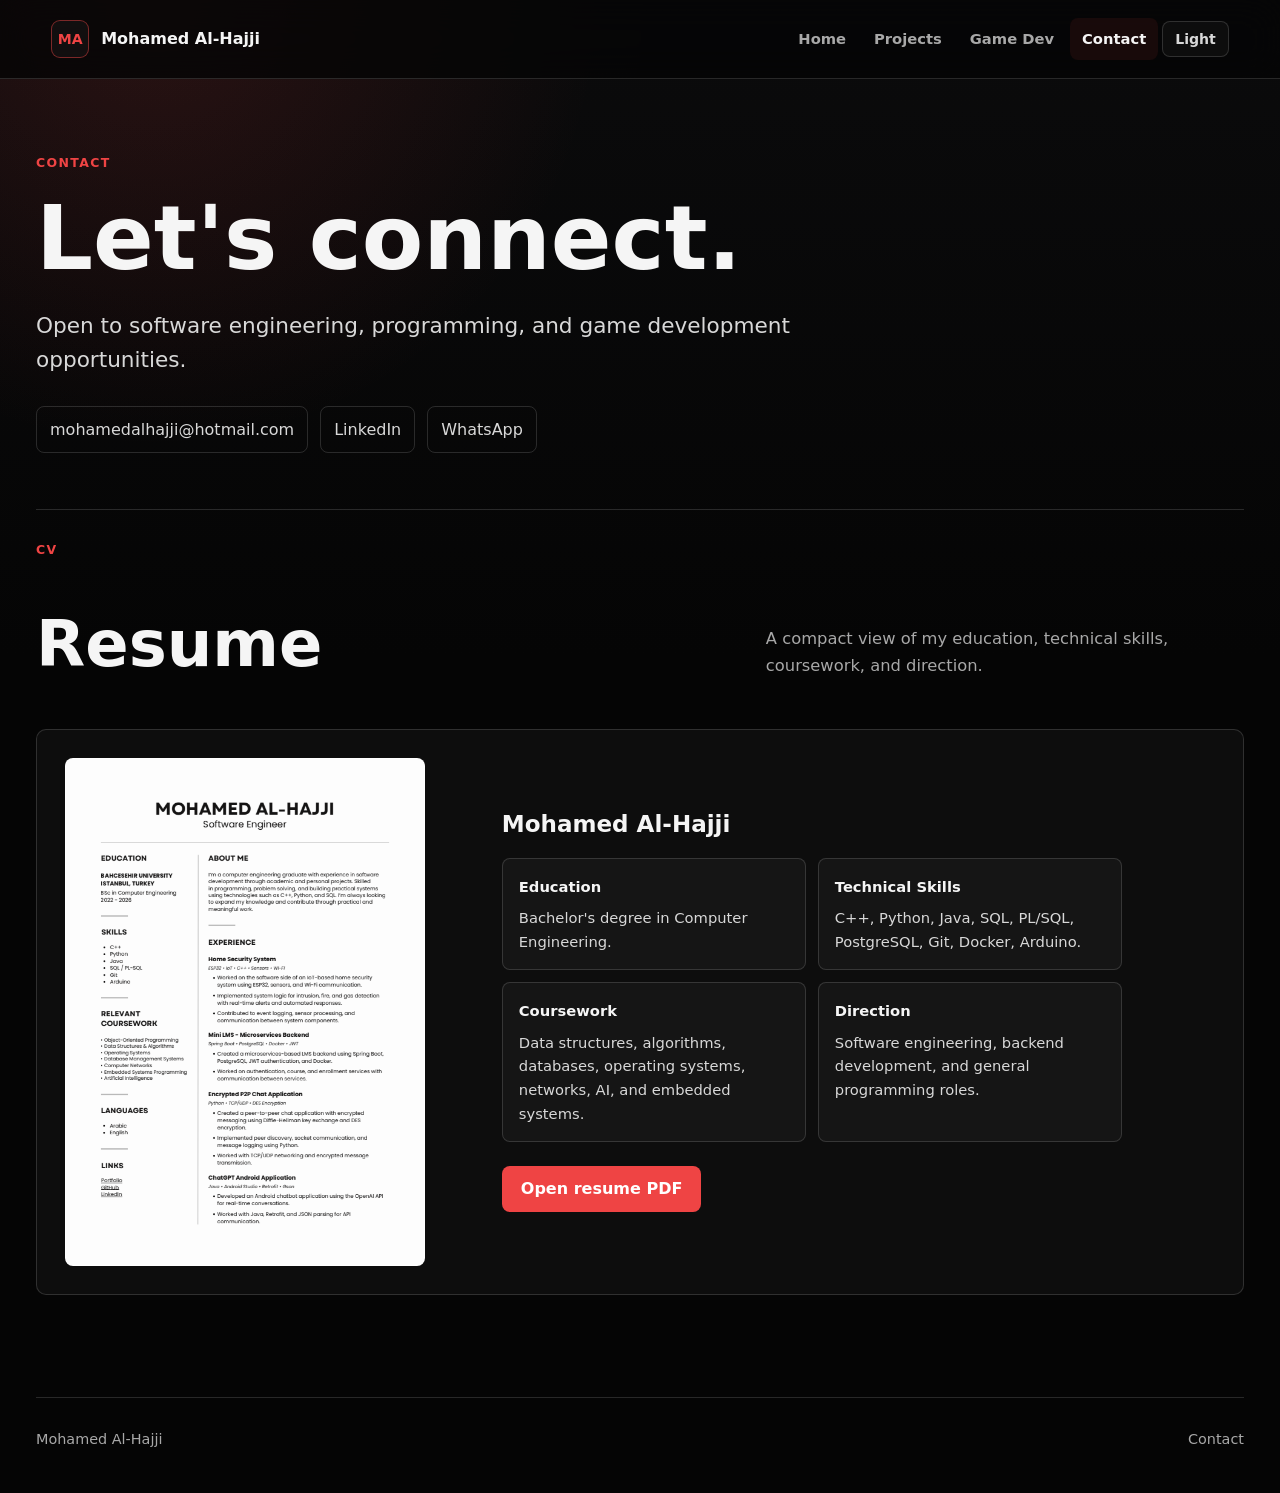
==== contact.html @ 90dd550e "Resize certificate PDF modal" ====
<!DOCTYPE html>
<html lang="en">
<head>
    <meta charset="UTF-8" />
    <meta name="viewport" content="width=device-width, initial-scale=1.0" />
    <meta name="description" content="Contact Mohamed Al-Hajji and view his CV." />
    <title>Mohamed Al-Hajji | Contact</title>
    <link rel="icon" href="data:," />
    <link rel="stylesheet" href="styles.css?v=20260517-2" />
</head>
<body>
    <header class="site-header">
        <a class="brand" href="index.html" aria-label="Mohamed Al-Hajji home">
            <span class="brand-mark">MA</span>
            <span>Mohamed Al-Hajji</span>
        </a>

        <button class="nav-toggle" type="button" aria-label="Open navigation" aria-expanded="false">
            <span></span>
            <span></span>
        </button>

        <nav class="site-nav" aria-label="Primary navigation">
            <a href="index.html">Home</a>
            <a href="projects.html">Projects</a>
            <a href="game-dev.html">Game Dev</a>
            <a class="active" href="contact.html">Contact</a>
            <button class="theme-toggle" type="button" aria-label="Toggle light and dark mode">Light</button>
        </nav>
    </header>

    <main>
        <section class="hero page-hero contact-hero">
            <div class="hero-inner">
                <div class="hero-copy reveal">
                    <p class="eyebrow">Contact</p>
                    <h1>Let's connect.</h1>
                    <p class="hero-text">
                        Open to software engineering, programming, and game development opportunities.
                    </p>
                    <div class="contact-links">
                        <a href="mailto:mohamedalhajji@hotmail.com">mohamedalhajji@hotmail.com</a>
                        <a href="https://linkedin.com/in/mohamedalhajji" target="_blank" rel="noreferrer">LinkedIn</a>
                        <a href="https://wa.me/+966598626359" target="_blank" rel="noreferrer">WhatsApp</a>
                    </div>
                </div>
            </div>
        </section>

        <section class="section-block resume-page-section">
            <div class="section-header reveal">
                <p class="eyebrow">CV</p>
                <h2>Resume</h2>
                <p>A compact view of my education, technical skills, coursework, and direction.</p>
            </div>

            <div class="resume-panel reveal">
                <a class="resume-preview resume-preview-large" href="assets/resume.pdf" target="_blank" rel="noreferrer">
                    <img src="assets/resume.png" alt="Resume preview" />
                </a>
                <div class="resume-copy">
                    <h3>Mohamed Al-Hajji</h3>
                    <div class="resume-summary-grid">
                        <div>
                            <h4>Education</h4>
                            <p>Bachelor's degree in Computer Engineering.</p>
                        </div>
                        <div>
                            <h4>Technical Skills</h4>
                            <p>C++, Python, Java, SQL, PL/SQL, PostgreSQL, Git, Docker, Arduino.</p>
                        </div>
                        <div>
                            <h4>Coursework</h4>
                            <p>Data structures, algorithms, databases, operating systems, networks, AI, and embedded systems.</p>
                        </div>
                        <div>
                            <h4>Direction</h4>
                            <p>Software engineering, backend development, and general programming roles.</p>
                        </div>
                    </div>
                    <a class="button primary" href="assets/resume.pdf" target="_blank" rel="noreferrer">Open resume PDF</a>
                </div>
            </div>
        </section>
    </main>

    <footer class="site-footer">
        <span>Mohamed Al-Hajji</span>
        <span>Contact</span>
    </footer>

    <script src="script.js?v=20260517-2"></script>
</body>
</html>
---- styles.css ----
:root {
    color-scheme: dark;
    --bg: #050505;
    --bg-2: #0b0b0c;
    --panel: #111113;
    --panel-2: #171719;
    --text: #f5f5f5;
    --muted: #a8a8a8;
    --soft: #d8d8d8;
    --line: rgba(255, 255, 255, 0.14);
    --line-strong: rgba(239, 68, 68, 0.48);
    --accent: #ef4444;
    --accent-2: #fca5a5;
    --shadow: 0 24px 90px rgba(0, 0, 0, 0.36);
    --radius: 10px;
    --page: min(100% - 72px, 1400px);
    --nav-bg: rgba(5, 5, 5, 0.82);
    --tile-bg: rgba(255, 255, 255, 0.035);
    --tile-hover: rgba(239, 68, 68, 0.08);
    --button-bg: var(--accent);
    --button-text: #fff;
}

[data-theme="light"] {
    color-scheme: light;
    --bg: #ffffff;
    --bg-2: #f7f7f8;
    --panel: #ffffff;
    --panel-2: #f4f4f5;
    --text: #171717;
    --muted: #666666;
    --soft: #2f2f2f;
    --line: rgba(23, 23, 23, 0.13);
    --line-strong: rgba(220, 38, 38, 0.46);
    --accent: #dc2626;
    --accent-2: #991b1b;
    --shadow: 0 24px 90px rgba(23, 23, 23, 0.10);
    --nav-bg: rgba(255, 255, 255, 0.86);
    --tile-bg: rgba(23, 23, 23, 0.025);
    --tile-hover: rgba(220, 38, 38, 0.06);
    --button-bg: var(--accent);
    --button-text: #fff;
}

* {
    box-sizing: border-box;
}

html {
    scroll-behavior: smooth;
    overflow-x: hidden;
}

body {
    margin: 0;
    overflow-x: hidden;
    background:
        radial-gradient(circle at 12% 0%, color-mix(in srgb, var(--accent) 14%, transparent), transparent 28rem),
        linear-gradient(180deg, var(--bg-2) 0%, var(--bg) 44%, var(--bg) 100%);
    color: var(--text);
    font-family: Inter, ui-sans-serif, system-ui, -apple-system, BlinkMacSystemFont, "Segoe UI", sans-serif;
    line-height: 1.6;
    text-rendering: optimizeLegibility;
}

body.nav-open {
    overflow: hidden;
}

body.modal-open {
    overflow: hidden;
}

a {
    color: inherit;
}

img {
    display: block;
    max-width: 100%;
}

.site-header {
    position: sticky;
    top: 0;
    z-index: 20;
    display: flex;
    align-items: center;
    justify-content: space-between;
    width: 100%;
    padding: 18px clamp(24px, 4vw, 56px);
    background: var(--nav-bg);
    border-bottom: 1px solid var(--line);
    backdrop-filter: blur(18px);
}

.brand {
    display: inline-flex;
    align-items: center;
    gap: 12px;
    color: var(--text);
    font-weight: 760;
    text-decoration: none;
}

.brand-mark {
    display: grid;
    place-items: center;
    width: 38px;
    height: 38px;
    border: 1px solid var(--line-strong);
    border-radius: 9px;
    background: var(--tile-bg);
    color: var(--accent);
    font-size: 0.88rem;
    font-weight: 850;
}

.site-nav {
    display: flex;
    align-items: center;
    gap: 4px;
}

.site-nav a {
    padding: 9px 12px;
    border-radius: 8px;
    color: var(--muted);
    font-size: 0.92rem;
    font-weight: 680;
    text-decoration: none;
    transition: color 160ms ease, background 160ms ease;
}

.site-nav a:hover,
.site-nav a.active {
    background: var(--tile-hover);
    color: var(--text);
}

.theme-toggle {
    min-height: 36px;
    padding: 0 12px;
    border: 1px solid var(--line);
    border-radius: 8px;
    background: var(--tile-bg);
    color: var(--soft);
    font: inherit;
    font-size: 0.88rem;
    font-weight: 780;
    cursor: pointer;
}

.theme-toggle:hover {
    border-color: var(--line-strong);
    color: var(--text);
}

.nav-toggle {
    display: none;
    width: 42px;
    height: 42px;
    border: 1px solid var(--line-strong);
    border-radius: 9px;
    background: rgba(255, 255, 255, 0.04);
    cursor: pointer;
}

.nav-toggle span {
    display: block;
    width: 18px;
    height: 2px;
    margin: 5px auto;
    background: var(--text);
    transition: transform 180ms ease;
}

.hero {
    min-height: calc(100svh - 75px);
    display: grid;
    align-items: center;
    padding: clamp(46px, 6vw, 74px) 0;
}

.compact-hero {
    min-height: min(760px, calc(100svh - 75px));
}

.page-hero {
    min-height: auto;
    padding-bottom: 42px;
}

.hero-inner,
.section-block,
.contact-inner,
.site-footer {
    width: var(--page);
    margin: 0 auto;
}

.hero-inner {
    display: grid;
    grid-template-columns: 1fr;
    gap: clamp(30px, 5vw, 58px);
    align-items: start;
}

.hero-copy,
.hero-summary {
    min-width: 0;
    max-width: 100%;
}

.eyebrow {
    margin: 0;
    color: var(--accent);
    font-size: 0.78rem;
    font-weight: 850;
    letter-spacing: 0.11em;
    text-transform: uppercase;
}

h1,
h2,
h3 {
    margin: 0;
    line-height: 1.05;
    letter-spacing: 0;
    text-wrap: balance;
}

h1 {
    max-width: 1180px;
    margin-top: 18px;
    font-size: clamp(3.2rem, 6.1vw, 6.65rem);
}

h2 {
    max-width: 860px;
    font-size: clamp(2.1rem, 5vw, 4.4rem);
}

h3 {
    font-size: clamp(1.18rem, 1.8vw, 1.6rem);
}

p {
    margin: 0;
    color: var(--muted);
    overflow-wrap: break-word;
}

.hero-text {
    max-width: 760px;
    margin-top: 24px;
    color: var(--soft);
    font-size: clamp(1.05rem, 1.8vw, 1.35rem);
}

.hero-name {
    margin-top: 18px;
    color: var(--text);
    font-size: clamp(1.2rem, 2vw, 1.8rem);
    font-weight: 850;
}

.compact-hero h1,
.page-hero h1 {
    font-size: clamp(3.2rem, 7vw, 7.5rem);
}

.compact-hero .hero-text {
    max-width: 800px;
}

.hero-actions {
    display: flex;
    flex-wrap: wrap;
    gap: 12px;
    margin-top: 34px;
}

.button {
    display: inline-flex;
    align-items: center;
    justify-content: center;
    min-height: 46px;
    padding: 0 18px;
    border: 1px solid transparent;
    border-radius: 8px;
    font-weight: 780;
    text-decoration: none;
    transition: transform 160ms ease, background 160ms ease, border-color 160ms ease;
}

.button:hover {
    transform: translateY(-2px);
}

.button.primary {
    background: var(--button-bg);
    color: var(--button-text);
}

.button.secondary {
    border-color: var(--line-strong);
    background: rgba(255, 255, 255, 0.04);
    color: var(--text);
}

.hero-summary {
    width: 100%;
    padding: 24px;
    border: 1px solid var(--line);
    border-radius: var(--radius);
    background: var(--tile-bg);
    box-shadow: var(--shadow);
}

.hero-summary dl {
    display: grid;
    grid-template-columns: repeat(3, minmax(0, 1fr));
    gap: 22px;
    margin: 0;
}

.hero-summary div {
    display: grid;
    gap: 4px;
    padding-right: 22px;
    border-right: 1px solid var(--line);
}

.hero-summary div:last-child {
    padding-right: 0;
    border-right: 0;
}

.hero-summary dt {
    color: var(--muted);
    font-size: 0.78rem;
    font-weight: 800;
    text-transform: uppercase;
}

.hero-summary dd {
    margin: 0;
    color: var(--text);
    font-weight: 760;
}

.section-block {
    padding: clamp(58px, 8vw, 104px) 0;
    border-top: 1px solid var(--line);
    scroll-margin-top: 78px;
}

.section-header {
    display: grid;
    grid-template-columns: minmax(0, 0.88fr) minmax(320px, 0.62fr);
    gap: clamp(22px, 4vw, 64px);
    align-items: end;
    margin-bottom: clamp(28px, 4vw, 50px);
}

.section-header .eyebrow {
    grid-column: 1 / -1;
}

.section-header p:not(.eyebrow) {
    max-width: 520px;
    font-size: 1.02rem;
}

.work-list {
    display: grid;
    border-top: 1px solid var(--line);
}

.project-grid {
    display: grid;
    grid-template-columns: repeat(3, minmax(0, 1fr));
    gap: 16px;
}

.project-tile {
    display: flex;
    flex-direction: column;
    min-height: 228px;
    padding: 22px;
    border: 1px solid var(--line);
    border-radius: var(--radius);
    background: var(--tile-bg);
    color: inherit;
    text-align: left;
    cursor: pointer;
    transition: transform 170ms ease, border-color 170ms ease, background 170ms ease;
}

.project-tile:hover,
.project-tile:focus-visible {
    transform: translateY(-4px);
    border-color: var(--line-strong);
    background: var(--tile-hover);
    outline: none;
}

.project-tile > span {
    color: var(--accent);
    font-size: 0.82rem;
    font-weight: 850;
}

.project-tile h3 {
    margin-top: 0;
}

.project-tile p {
    margin-top: 12px;
    color: var(--soft);
}

.project-tile .tag-row {
    margin-top: auto;
    padding-top: 20px;
}

.featured-projects {
    display: grid;
    grid-template-columns: repeat(2, minmax(0, 1fr));
    gap: 16px;
}

.featured-card {
    min-height: 240px;
    padding: 24px;
    border: 1px solid var(--line);
    border-radius: var(--radius);
    background: var(--tile-bg);
}

.featured-card p {
    margin-top: 14px;
    color: var(--soft);
}

.featured-card .tag-row {
    margin-top: 28px;
}

.section-actions {
    display: flex;
    margin-top: 22px;
}

.work-item {
    display: grid;
    grid-template-columns: 96px minmax(0, 1fr);
    gap: clamp(20px, 4vw, 54px);
    padding: clamp(26px, 4vw, 46px) 0;
    border-bottom: 1px solid var(--line);
}

.work-index {
    color: var(--accent);
    font-size: 0.95rem;
    font-weight: 850;
}

.work-main {
    display: grid;
    grid-template-columns: minmax(0, 1fr) minmax(260px, 0.44fr);
    gap: clamp(18px, 4vw, 58px);
    align-items: start;
}

.work-title-row {
    display: grid;
    gap: 10px;
}

.work-title-row span {
    width: max-content;
    max-width: 100%;
    padding: 6px 10px;
    border: 1px solid var(--line);
    border-radius: 999px;
    color: var(--accent-2);
    font-size: 0.78rem;
    font-weight: 800;
}

.work-main p {
    color: var(--soft);
    font-size: 1rem;
}

.tag-row {
    grid-column: 1 / -1;
    display: flex;
    flex-wrap: wrap;
    gap: 8px;
}

.tag-row span {
    padding: 6px 9px;
    border: 1px solid var(--line);
    border-radius: 8px;
    background: var(--tile-bg);
    color: var(--muted);
    font-size: 0.82rem;
    font-weight: 720;
}

.split-section {
    display: grid;
    grid-template-columns: minmax(0, 0.62fr) minmax(0, 1fr);
    gap: clamp(28px, 6vw, 90px);
    align-items: start;
}

.split-section .section-header {
    display: block;
    margin-bottom: 0;
}

.split-section .section-header h2 {
    margin-top: 14px;
}

.split-section .section-header p:not(.eyebrow) {
    margin-top: 18px;
}

.skill-matrix {
    display: grid;
    grid-template-columns: repeat(2, minmax(0, 1fr));
    border: 1px solid var(--line);
    border-radius: var(--radius);
    overflow: hidden;
    background: var(--tile-bg);
}

.skill-matrix div {
    min-height: 132px;
    padding: 20px;
    border-right: 1px solid var(--line);
    border-bottom: 1px solid var(--line);
}

.skill-matrix div:nth-child(2n) {
    border-right: 0;
}

.skill-matrix div:nth-last-child(-n + 2) {
    border-bottom: 0;
}

.skill-matrix h3 {
    font-size: 1rem;
}

.skill-matrix p {
    margin-top: 12px;
}

.secondary-section {
    color: var(--soft);
}

.game-list {
    display: grid;
    grid-template-columns: repeat(3, minmax(0, 1fr));
    gap: 16px;
}

.game-hero h1 {
    max-width: 900px;
}

.game-hero {
    min-height: auto;
    padding: clamp(34px, 5vw, 58px) 0 clamp(26px, 4vw, 42px);
}

.game-hero .hero-inner {
    grid-template-columns: minmax(0, 0.72fr) minmax(420px, 1fr);
    gap: clamp(24px, 4vw, 48px);
    align-items: center;
}

.game-hero h1 {
    margin-top: 0;
    font-size: clamp(2.7rem, 5vw, 5.4rem);
}

.game-showcase {
    display: grid;
    gap: 22px;
}

.game-feature {
    display: grid;
    grid-template-columns: minmax(280px, 0.48fr) minmax(0, 1fr);
    gap: clamp(20px, 4vw, 56px);
    align-items: center;
    padding: clamp(16px, 2.6vw, 28px);
    border: 1px solid var(--line);
    border-radius: var(--radius);
    background: var(--tile-bg);
}

.game-feature img {
    width: 100%;
    aspect-ratio: 16 / 9;
    object-fit: cover;
    border: 1px solid var(--line);
    border-radius: 8px;
}

.game-feature span {
    color: var(--accent);
    font-size: 0.78rem;
    font-weight: 850;
    letter-spacing: 0.08em;
    text-transform: uppercase;
}

.game-feature h3 {
    margin-top: 10px;
}

.game-feature p {
    max-width: 700px;
    margin-top: 14px;
    color: var(--soft);
}

.game-feature a {
    display: inline-flex;
    margin-top: 18px;
    color: var(--accent-2);
    font-weight: 800;
    text-decoration: none;
}

.game-feature a:hover {
    text-decoration: underline;
}

.game-item {
    overflow: hidden;
    border: 1px solid var(--line);
    border-radius: var(--radius);
    background: var(--tile-bg);
}

.game-item img {
    width: 100%;
    aspect-ratio: 16 / 9;
    object-fit: cover;
    border-bottom: 1px solid var(--line);
}

.game-item div {
    padding: 18px;
}

.game-item h3 {
    font-size: 1.08rem;
}

.game-item p {
    margin-top: 9px;
    font-size: 0.92rem;
}

.game-item a {
    display: inline-flex;
    margin-top: 14px;
    color: var(--accent-2);
    font-weight: 800;
    text-decoration: none;
}

.game-item a:hover {
    text-decoration: underline;
}

.resume-panel {
    display: grid;
    grid-template-columns: minmax(240px, 360px) minmax(0, 1fr);
    gap: clamp(24px, 6vw, 80px);
    align-items: center;
    padding: clamp(18px, 3vw, 28px);
    border: 1px solid var(--line);
    border-radius: var(--radius);
    background: var(--tile-bg);
}

.resume-page-section {
    padding-top: 30px;
}

.contact-hero {
    padding-bottom: clamp(34px, 5vw, 56px);
}

.resume-preview-large {
    max-width: 430px;
}

.resume-preview {
    overflow: hidden;
    border: 1px solid var(--line);
    border-radius: 8px;
    background: #fff;
}

.resume-preview img {
    width: 100%;
}

.resume-copy {
    max-width: 620px;
}

.resume-copy p {
    margin-top: 14px;
    color: var(--soft);
}

.resume-copy .button {
    margin-top: 24px;
}

.resume-summary-grid {
    display: grid;
    grid-template-columns: repeat(2, minmax(0, 1fr));
    gap: 12px;
    margin-top: 22px;
}

.resume-summary-grid div {
    padding: 16px;
    border: 1px solid var(--line);
    border-radius: 8px;
    background: var(--tile-bg);
}

.resume-summary-grid h4 {
    margin: 0;
    color: var(--text);
    font-size: 0.92rem;
}

.resume-summary-grid p {
    margin-top: 8px;
    font-size: 0.92rem;
}

.contact-section {
    padding: clamp(64px, 9vw, 118px) 0;
    border-top: 1px solid var(--line);
}

.project-modal[hidden] {
    display: none;
}

.project-modal {
    position: fixed;
    inset: 0;
    z-index: 50;
    display: grid;
    place-items: center;
    padding: 22px;
}

.modal-backdrop {
    position: absolute;
    inset: 0;
    background: rgba(3, 6, 12, 0.78);
    backdrop-filter: blur(10px);
}

.modal-card {
    position: relative;
    width: min(900px, 100%);
    max-height: min(760px, calc(100vh - 44px));
    overflow: auto;
    padding: clamp(24px, 4vw, 42px);
    border: 1px solid var(--line-strong);
    border-radius: var(--radius);
    background: var(--panel);
    box-shadow: var(--shadow);
}

.modal-close {
    position: absolute;
    top: 18px;
    right: 18px;
    min-height: 38px;
    padding: 0 12px;
    border: 1px solid var(--line);
    border-radius: 8px;
    background: var(--tile-bg);
    color: var(--soft);
    font: inherit;
    font-weight: 760;
    cursor: pointer;
}

.modal-close:hover {
    color: var(--text);
    border-color: var(--line-strong);
}

.modal-card h2 {
    max-width: 720px;
    margin-top: 12px;
    font-size: clamp(2rem, 5vw, 4rem);
}

#modal-summary {
    max-width: 760px;
    margin-top: 18px;
    color: var(--soft);
    font-size: 1.06rem;
}

.modal-grid {
    display: grid;
    grid-template-columns: minmax(0, 1fr) minmax(220px, 0.42fr);
    gap: clamp(22px, 4vw, 54px);
    margin-top: 34px;
}

.modal-grid h3 {
    font-size: 1rem;
}

.modal-grid ul {
    display: grid;
    gap: 10px;
    margin: 14px 0 0;
    padding-left: 18px;
    color: var(--soft);
}

.contact-inner h2 {
    max-width: 950px;
    margin-top: 14px;
}

.contact-links {
    display: flex;
    flex-wrap: wrap;
    gap: 12px;
    margin-top: 28px;
}

.contact-links a {
    padding: 10px 13px;
    border: 1px solid var(--line);
    border-radius: 8px;
    color: var(--soft);
    text-decoration: none;
}

.contact-links a:hover {
    border-color: var(--line-strong);
    color: var(--text);
}

.certificates-section,
#games {
    padding-top: clamp(34px, 5vw, 64px);
    padding-bottom: clamp(42px, 6vw, 78px);
}

.certificates-section .section-header,
#games .section-header {
    margin-bottom: clamp(22px, 3vw, 34px);
}

.certificates-section .section-header h2,
#games .section-header h2 {
    font-size: clamp(1.9rem, 3.5vw, 3.35rem);
}

.certificate-grid {
    display: grid;
    grid-template-columns: repeat(3, minmax(0, 1fr));
    gap: 16px;
}

.certificate-card {
    display: flex;
    flex-direction: column;
    min-height: 0;
    overflow: hidden;
    padding: 0;
    border: 1px solid var(--line);
    border-radius: var(--radius);
    background: var(--tile-bg);
    color: inherit;
    font: inherit;
    text-align: left;
    text-decoration: none;
    cursor: pointer;
    transition: transform 170ms ease, border-color 170ms ease, background 170ms ease;
}

.certificate-card:hover,
.certificate-card:focus-visible {
    transform: translateY(-4px);
    border-color: var(--line-strong);
    background: var(--tile-hover);
    outline: none;
}

.certificate-card img {
    width: 100%;
    aspect-ratio: 4 / 3;
    object-fit: cover;
    object-position: top center;
    border-bottom: 1px solid var(--line);
    background: #fff;
}

.certificate-card span {
    margin: 16px 18px 0;
    color: var(--accent);
    font-size: 0.78rem;
    font-weight: 850;
    letter-spacing: 0.08em;
    text-transform: uppercase;
}

.certificate-card h3 {
    margin: 8px 18px 18px;
    font-size: clamp(1.05rem, 1.6vw, 1.28rem);
}

.game-project-grid .game-tile {
    min-height: 350px;
}

.game-tile img {
    width: 100%;
    aspect-ratio: 16 / 9;
    object-fit: cover;
    border: 1px solid var(--line);
    border-radius: 8px;
    margin-bottom: 18px;
}

.game-tile h3 {
    margin-top: 0;
}

.modal-link {
    display: inline-flex;
    align-items: center;
    justify-content: center;
    margin-top: 20px;
    min-height: 44px;
    padding: 0 16px;
    border: 1px solid var(--accent);
    border-radius: 8px;
    background: var(--accent);
    color: #fff;
    font-weight: 850;
    text-decoration: none;
    transition: transform 160ms ease, background 160ms ease;
}

.modal-link:hover {
    transform: translateY(-2px);
    text-decoration: none;
}

.certificate-modal[hidden] {
    display: none;
}

.certificate-modal {
    position: fixed;
    inset: 0;
    z-index: 60;
    display: grid;
    place-items: center;
    padding: 12px;
}

.certificate-modal-card {
    position: relative;
    display: grid;
    grid-template-rows: auto auto;
    width: min(1180px, calc((100vh - 88px) * 1.2941176471), calc(100vw - 24px));
    max-height: calc(100vh - 24px);
    overflow: hidden;
    border: 1px solid var(--line-strong);
    border-radius: var(--radius);
    background: var(--panel);
    box-shadow: var(--shadow);
}

.certificate-modal-header {
    display: flex;
    align-items: center;
    justify-content: space-between;
    gap: 16px;
    padding: 16px 18px;
    border-bottom: 1px solid var(--line);
}

.certificate-modal-header h2 {
    max-width: calc(100% - 92px);
    font-size: clamp(1.15rem, 2vw, 1.8rem);
}

.certificate-modal-header .modal-close {
    position: static;
    flex: 0 0 auto;
}

#certificate-frame {
    width: 100%;
    aspect-ratio: 792 / 612;
    border: 0;
    background: #fff;
}

.site-footer {
    display: flex;
    justify-content: space-between;
    gap: 18px;
    padding: 30px 0 42px;
    border-top: 1px solid var(--line);
    color: var(--muted);
    font-size: 0.9rem;
}

.reveal {
    opacity: 0;
    transform: translateY(12px);
    transition: opacity 520ms ease, transform 520ms ease;
}

.reveal.is-visible {
    opacity: 1;
    transform: translateY(0);
}

@media (prefers-reduced-motion: reduce) {
    html {
        scroll-behavior: auto;
    }

    *,
    *::before,
    *::after {
        transition-duration: 1ms !important;
        animation-duration: 1ms !important;
        animation-iteration-count: 1 !important;
    }
}

@media (max-width: 1040px) {
    :root {
        --page: min(100% - 44px, 1400px);
    }

    .hero-inner,
    .section-header,
    .split-section,
    .work-main {
        grid-template-columns: 1fr;
    }

    .hero {
        min-height: auto;
    }

    .hero-summary {
        max-width: 640px;
    }

    .hero-summary dl {
        grid-template-columns: 1fr;
    }

    .hero-summary div {
        padding-right: 0;
        padding-bottom: 20px;
        border-right: 0;
        border-bottom: 1px solid var(--line);
    }

    .hero-summary div:last-child {
        padding-bottom: 0;
        border-bottom: 0;
    }

    .game-list {
        grid-template-columns: 1fr;
    }

    .project-grid {
        grid-template-columns: repeat(2, minmax(0, 1fr));
    }

    .certificate-grid {
        grid-template-columns: 1fr;
    }

    .game-feature {
        grid-template-columns: 1fr;
    }

    .game-item {
        display: grid;
        grid-template-columns: 240px minmax(0, 1fr);
        align-items: stretch;
    }

    .game-item img {
        height: 100%;
        min-height: 170px;
        aspect-ratio: auto;
        border-right: 1px solid var(--line);
        border-bottom: 0;
    }
}

@media (max-width: 760px) {
    :root {
        --page: calc(100% - 28px);
    }

    .site-header {
        padding: 13px 16px;
    }

    .nav-toggle {
        display: block;
    }

    .nav-toggle[aria-expanded="true"] span:first-child {
        transform: translateY(3.5px) rotate(45deg);
    }

    .nav-toggle[aria-expanded="true"] span:last-child {
        transform: translateY(-3.5px) rotate(-45deg);
    }

    .site-nav {
        position: fixed;
        inset: 66px 14px auto 14px;
        display: grid;
        gap: 4px;
        padding: 12px;
        border: 1px solid var(--line-strong);
        border-radius: var(--radius);
        background: var(--panel);
        box-shadow: var(--shadow);
        opacity: 0;
        transform: translateY(-10px);
        pointer-events: none;
        transition: opacity 160ms ease, transform 160ms ease;
    }

    body.nav-open .site-nav {
        opacity: 1;
        transform: translateY(0);
        pointer-events: auto;
    }

    .hero {
        min-height: calc(100svh - 69px);
        padding: 46px 0 64px;
    }

    .game-hero {
        padding: 36px 0 30px;
    }

    h1 {
        font-size: clamp(3.05rem, 15vw, 4.4rem);
    }

    h2 {
        font-size: clamp(2rem, 10vw, 3.1rem);
    }

    .work-item {
        grid-template-columns: 1fr;
    }

    .work-index {
        font-size: 0.84rem;
    }

    .skill-matrix,
    .resume-summary-grid,
    .resume-panel,
    .game-item,
    .project-grid,
    .featured-projects,
    .certificate-grid,
    .modal-grid {
        grid-template-columns: 1fr;
    }

    .project-tile {
        min-height: 210px;
    }

    .skill-matrix div,
    .skill-matrix div:nth-child(2n),
    .skill-matrix div:nth-last-child(-n + 2) {
        min-height: auto;
        border-right: 0;
        border-bottom: 1px solid var(--line);
    }

    .skill-matrix div:last-child {
        border-bottom: 0;
    }

    .game-item img {
        height: auto;
        min-height: 0;
        aspect-ratio: 16 / 9;
        border-right: 0;
        border-bottom: 1px solid var(--line);
    }

    .hero-actions .button,
    .contact-links a {
        width: 100%;
    }

    .site-footer {
        display: grid;
    }
}
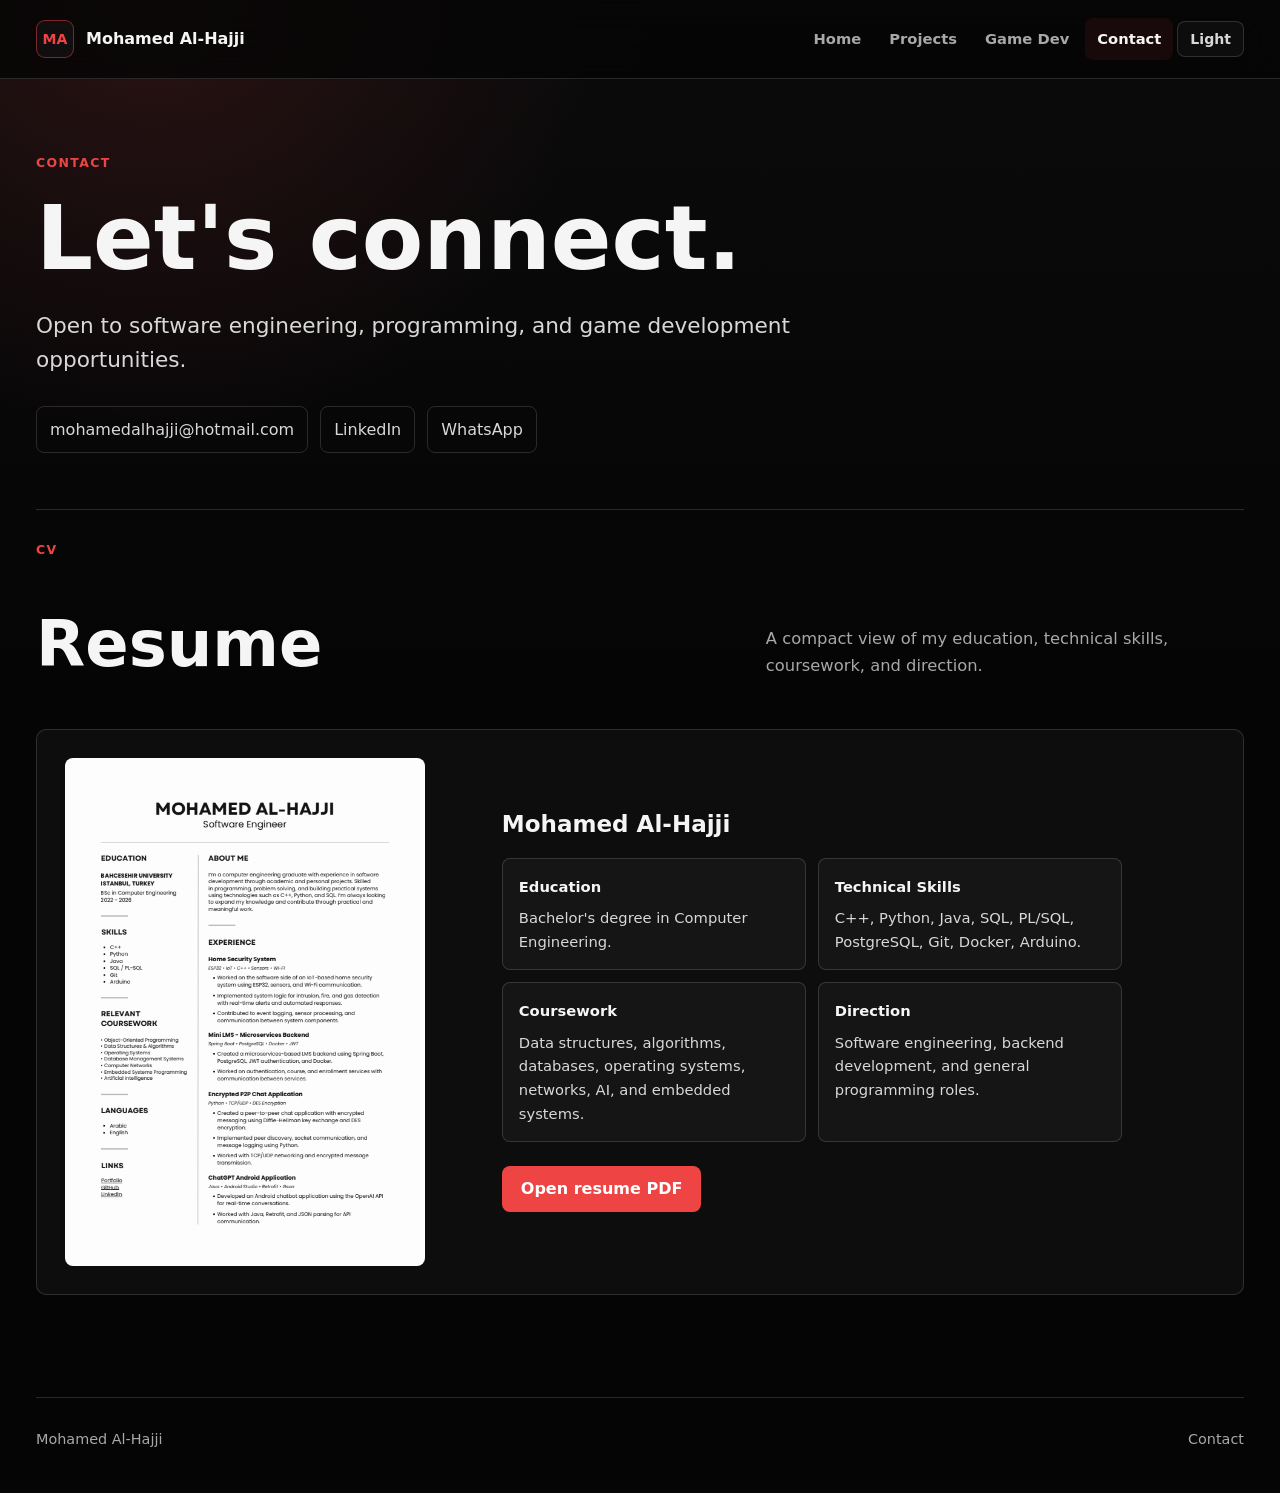
==== commit b2045d45: "Align header and modal tag spacing" ====
--- a/contact.html
+++ b/contact.html
@@ -6,7 +6,7 @@
     <meta name="description" content="Contact Mohamed Al-Hajji and view his CV." />
     <title>Mohamed Al-Hajji | Contact</title>
     <link rel="icon" href="data:," />
-    <link rel="stylesheet" href="styles.css?v=20260517-2" />
+    <link rel="stylesheet" href="styles.css?v=20260521-4" />
 </head>
 <body>
     <header class="site-header">
@@ -89,6 +89,6 @@
         <span>Contact</span>
     </footer>
 
-    <script src="script.js?v=20260517-2"></script>
+    <script src="script.js?v=20260521-4"></script>
 </body>
 </html>
--- a/styles.css
+++ b/styles.css
@@ -84,19 +84,27 @@
     position: sticky;
     top: 0;
     z-index: 20;
-    display: flex;
+    display: grid;
+    grid-template-columns: minmax(0, var(--page));
     align-items: center;
-    justify-content: space-between;
+    justify-content: center;
     width: 100%;
-    padding: 18px clamp(24px, 4vw, 56px);
+    padding: 18px 0;
     background: var(--nav-bg);
     border-bottom: 1px solid var(--line);
     backdrop-filter: blur(18px);
 }
 
+.site-header > .brand,
+.site-header > .nav-toggle,
+.site-header > .site-nav {
+    grid-area: 1 / 1;
+}
+
 .brand {
     display: inline-flex;
     align-items: center;
+    justify-self: start;
     gap: 12px;
     color: var(--text);
     font-weight: 760;
@@ -119,6 +127,7 @@
 .site-nav {
     display: flex;
     align-items: center;
+    justify-self: end;
     gap: 4px;
 }
 
@@ -321,14 +330,14 @@
 .hero-summary dl {
     display: grid;
     grid-template-columns: repeat(3, minmax(0, 1fr));
-    gap: 22px;
+    gap: 18px;
     margin: 0;
 }
 
 .hero-summary div {
     display: grid;
     gap: 4px;
-    padding-right: 22px;
+    padding-right: 18px;
     border-right: 1px solid var(--line);
 }
 
@@ -573,6 +582,85 @@
     display: grid;
     grid-template-columns: repeat(3, minmax(0, 1fr));
     gap: 16px;
+}
+
+.game-project-list {
+    display: grid;
+    gap: 16px;
+}
+
+.game-list-card {
+    display: grid;
+    grid-template-columns: minmax(220px, 0.34fr) minmax(0, 1fr);
+    gap: clamp(18px, 3vw, 34px);
+    align-items: center;
+    min-height: 220px;
+    padding: 18px;
+    border: 1px solid var(--line);
+    border-radius: var(--radius);
+    background: var(--tile-bg);
+    color: inherit;
+    font: inherit;
+    text-align: left;
+    cursor: pointer;
+    transition: transform 170ms ease, border-color 170ms ease, background 170ms ease;
+}
+
+.game-list-card:hover,
+.game-list-card:focus-visible {
+    transform: translateY(-3px);
+    border-color: var(--line-strong);
+    background: var(--tile-hover);
+    outline: none;
+}
+
+.game-list-card img {
+    width: 100%;
+    aspect-ratio: 16 / 9;
+    object-fit: cover;
+    border: 1px solid var(--line);
+    border-radius: 8px;
+}
+
+.game-list-card h3 {
+    margin-top: 0;
+}
+
+.game-list-card p {
+    max-width: 760px;
+    margin-top: 12px;
+    color: var(--soft);
+}
+
+.game-list-card .tag-row {
+    margin-top: 18px;
+}
+
+.game-list-card-featured {
+    grid-template-columns: minmax(320px, 0.48fr) minmax(0, 1fr);
+    min-height: 320px;
+    padding: clamp(18px, 3vw, 28px);
+    border-color: var(--line-strong);
+    background: linear-gradient(135deg, var(--tile-hover), var(--tile-bg));
+}
+
+.game-list-card-featured h3 {
+    font-size: clamp(2rem, 4.4vw, 4rem);
+}
+
+.game-list-card-featured p {
+    max-width: 860px;
+    font-size: clamp(1.02rem, 1.7vw, 1.22rem);
+}
+
+.game-card-label {
+    display: inline-flex;
+    margin-bottom: 12px;
+    color: var(--accent);
+    font-size: 0.78rem;
+    font-weight: 850;
+    letter-spacing: 0.09em;
+    text-transform: uppercase;
 }
 
 .game-hero h1 {
@@ -839,6 +927,10 @@
 
 .modal-grid h3 {
     font-size: 1rem;
+}
+
+.modal-grid h3 + .tag-row {
+    margin-top: 12px;
 }
 
 .modal-grid ul {
@@ -1034,6 +1126,14 @@
     background: #fff;
 }
 
+#certificate-image {
+    display: none;
+    width: 100%;
+    aspect-ratio: 792 / 612;
+    object-fit: contain;
+    background: #fff;
+}
+
 .site-footer {
     display: flex;
     justify-content: space-between;
@@ -1109,6 +1209,15 @@
         grid-template-columns: 1fr;
     }
 
+    .game-list-card,
+    .game-list-card-featured {
+        grid-template-columns: 1fr;
+    }
+
+    .game-list-card {
+        min-height: 0;
+    }
+
     .project-grid {
         grid-template-columns: repeat(2, minmax(0, 1fr));
     }
@@ -1142,11 +1251,12 @@
     }
 
     .site-header {
-        padding: 13px 16px;
+        padding: 13px 0;
     }
 
     .nav-toggle {
         display: block;
+        justify-self: end;
     }
 
     .nav-toggle[aria-expanded="true"] span:first-child {
@@ -1185,7 +1295,28 @@
     }
 
     .game-hero {
+        min-height: auto;
         padding: 36px 0 30px;
+    }
+
+    .game-hero .hero-inner {
+        grid-template-columns: 1fr;
+        gap: 20px;
+    }
+
+    .game-hero h1 {
+        max-width: 9ch;
+        font-size: clamp(2.85rem, 13vw, 4rem);
+        line-height: 0.98;
+    }
+
+    .game-hero .hero-summary {
+        padding: 20px;
+    }
+
+    .hero-summary dd {
+        font-size: clamp(1rem, 6vw, 1.45rem);
+        line-height: 1.35;
     }
 
     h1 {
@@ -1219,6 +1350,68 @@
         min-height: 210px;
     }
 
+    .modal-card {
+        width: min(100%, calc(100vw - 28px));
+        max-height: calc(100dvh - 28px);
+        padding: 22px;
+    }
+
+    .modal-card > .modal-close {
+        position: static;
+        justify-self: end;
+        margin-bottom: 16px;
+    }
+
+    .modal-card .eyebrow {
+        font-size: 0.72rem;
+        line-height: 1.4;
+    }
+
+    .modal-card h2 {
+        margin-top: 10px;
+        font-size: clamp(2rem, 11vw, 3rem);
+    }
+
+    #modal-summary {
+        font-size: 1.05rem;
+        line-height: 1.55;
+    }
+
+    .modal-grid {
+        gap: 22px;
+        margin-top: 28px;
+    }
+
+    .modal-grid ul {
+        gap: 12px;
+        padding-left: 20px;
+    }
+
+    .certificate-modal {
+        padding: 14px;
+    }
+
+    .certificate-modal-card {
+        width: calc(100vw - 28px);
+        max-height: calc(100dvh - 28px);
+    }
+
+    .certificate-modal-header {
+        padding: 14px;
+    }
+
+    .certificate-modal-header h2 {
+        font-size: clamp(1.15rem, 7vw, 1.7rem);
+    }
+
+    #certificate-frame {
+        display: none;
+    }
+
+    #certificate-image {
+        display: block;
+    }
+
     .skill-matrix div,
     .skill-matrix div:nth-child(2n),
     .skill-matrix div:nth-last-child(-n + 2) {
@@ -1239,6 +1432,15 @@
         border-bottom: 1px solid var(--line);
     }
 
+    .game-list-card,
+    .game-list-card-featured {
+        padding: 16px;
+    }
+
+    .game-list-card-featured h3 {
+        font-size: clamp(1.75rem, 10vw, 2.7rem);
+    }
+
     .hero-actions .button,
     .contact-links a {
         width: 100%;
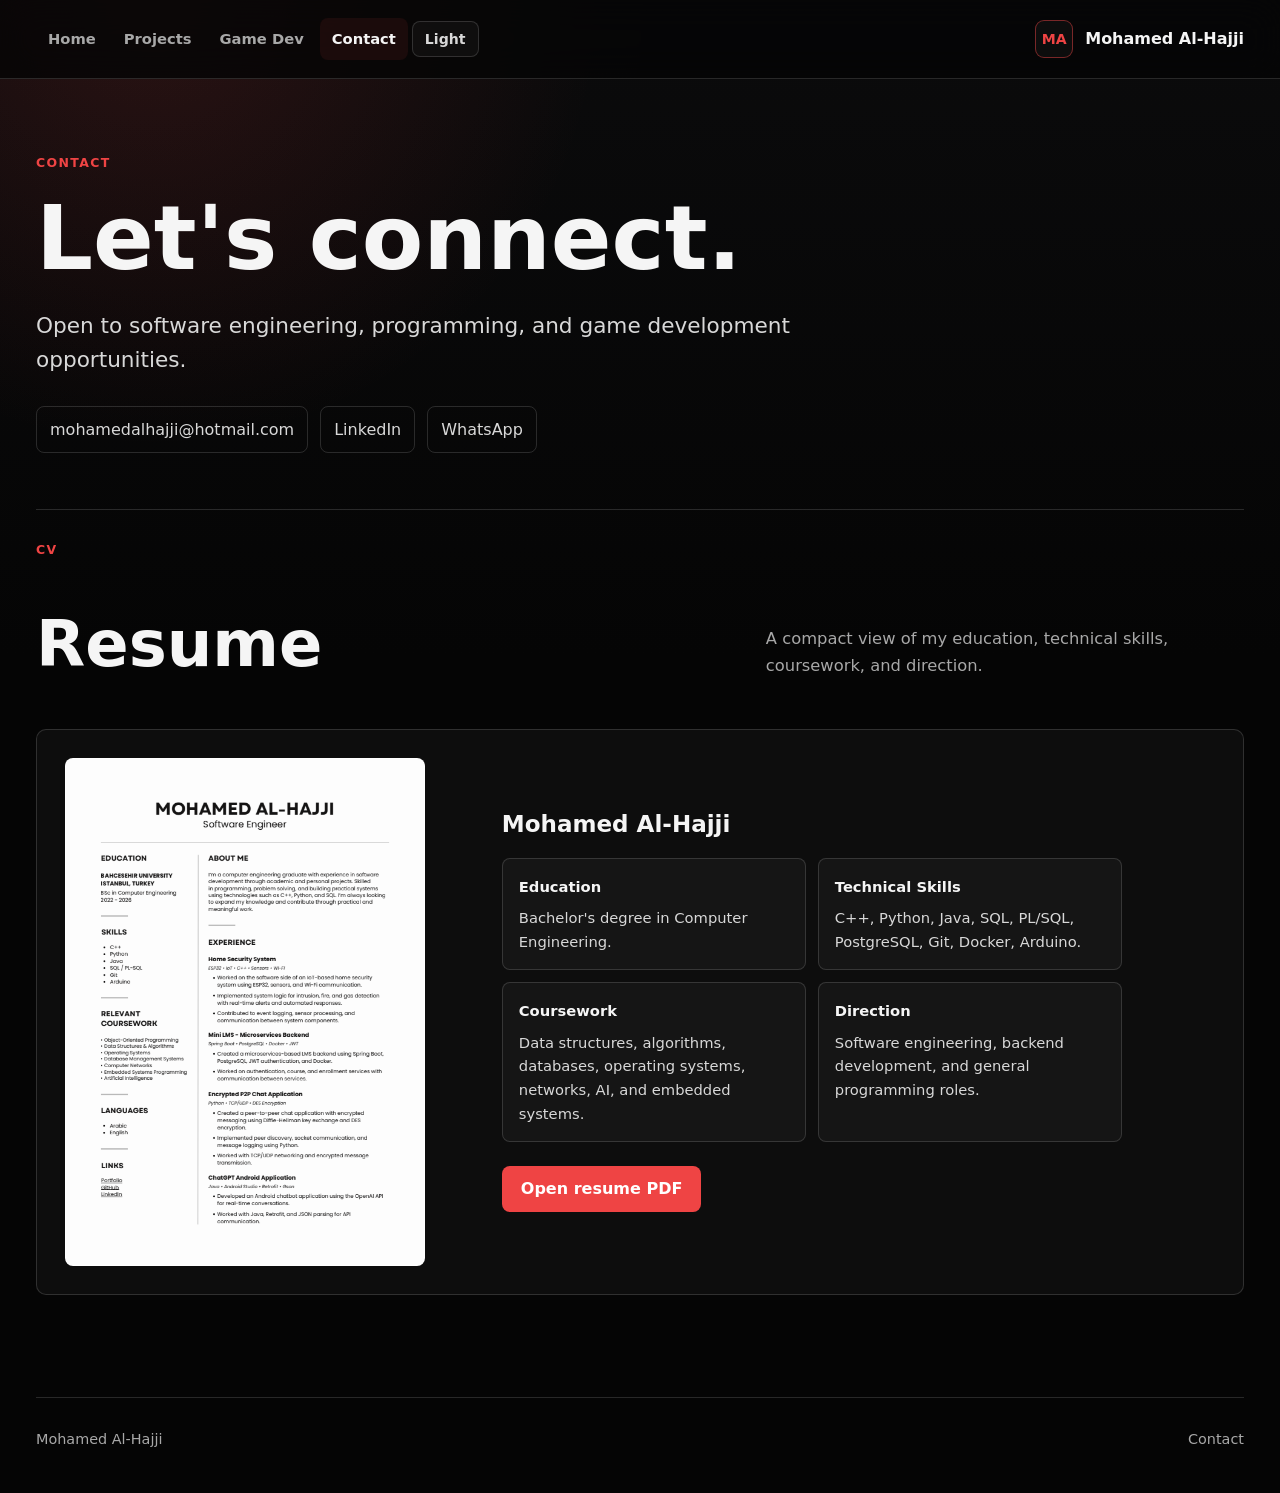
==== commit 09419ed2: "Swap header brand and nav positions" ====
--- a/contact.html
+++ b/contact.html
@@ -6,7 +6,7 @@
     <meta name="description" content="Contact Mohamed Al-Hajji and view his CV." />
     <title>Mohamed Al-Hajji | Contact</title>
     <link rel="icon" href="data:," />
-    <link rel="stylesheet" href="styles.css?v=20260521-4" />
+    <link rel="stylesheet" href="styles.css?v=20260610-1" />
 </head>
 <body>
     <header class="site-header">
--- a/styles.css
+++ b/styles.css
@@ -104,7 +104,7 @@
 .brand {
     display: inline-flex;
     align-items: center;
-    justify-self: start;
+    justify-self: end;
     gap: 12px;
     color: var(--text);
     font-weight: 760;
@@ -127,7 +127,7 @@
 .site-nav {
     display: flex;
     align-items: center;
-    justify-self: end;
+    justify-self: start;
     gap: 4px;
 }
 
@@ -1256,7 +1256,7 @@
 
     .nav-toggle {
         display: block;
-        justify-self: end;
+        justify-self: start;
     }
 
     .nav-toggle[aria-expanded="true"] span:first-child {
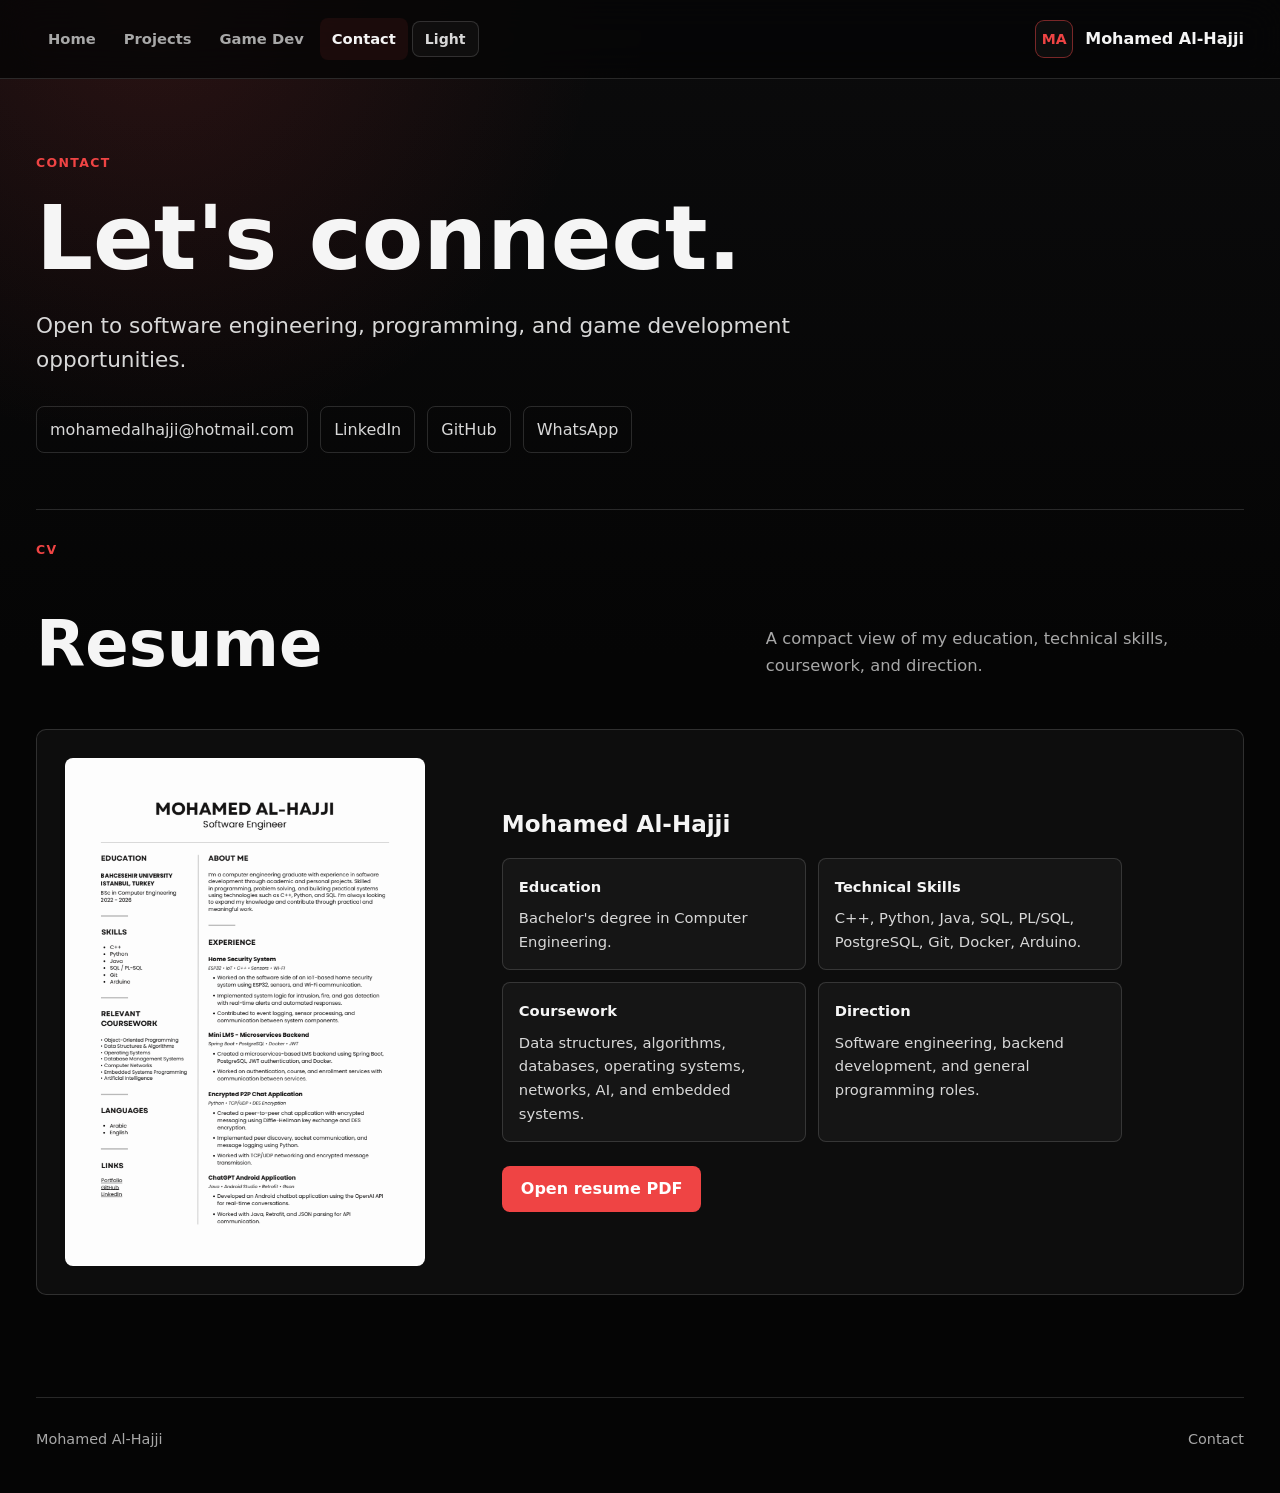
==== commit c4b1eeff: "Add GitHub contact link" ====
--- a/contact.html
+++ b/contact.html
@@ -41,6 +41,7 @@
                     <div class="contact-links">
                         <a href="mailto:mohamedalhajji@hotmail.com">mohamedalhajji@hotmail.com</a>
                         <a href="https://linkedin.com/in/mohamedalhajji" target="_blank" rel="noreferrer">LinkedIn</a>
+                        <a href="https://github.com/mohamedalhajji" target="_blank" rel="noreferrer">GitHub</a>
                         <a href="https://wa.me/+966598626359" target="_blank" rel="noreferrer">WhatsApp</a>
                     </div>
                 </div>
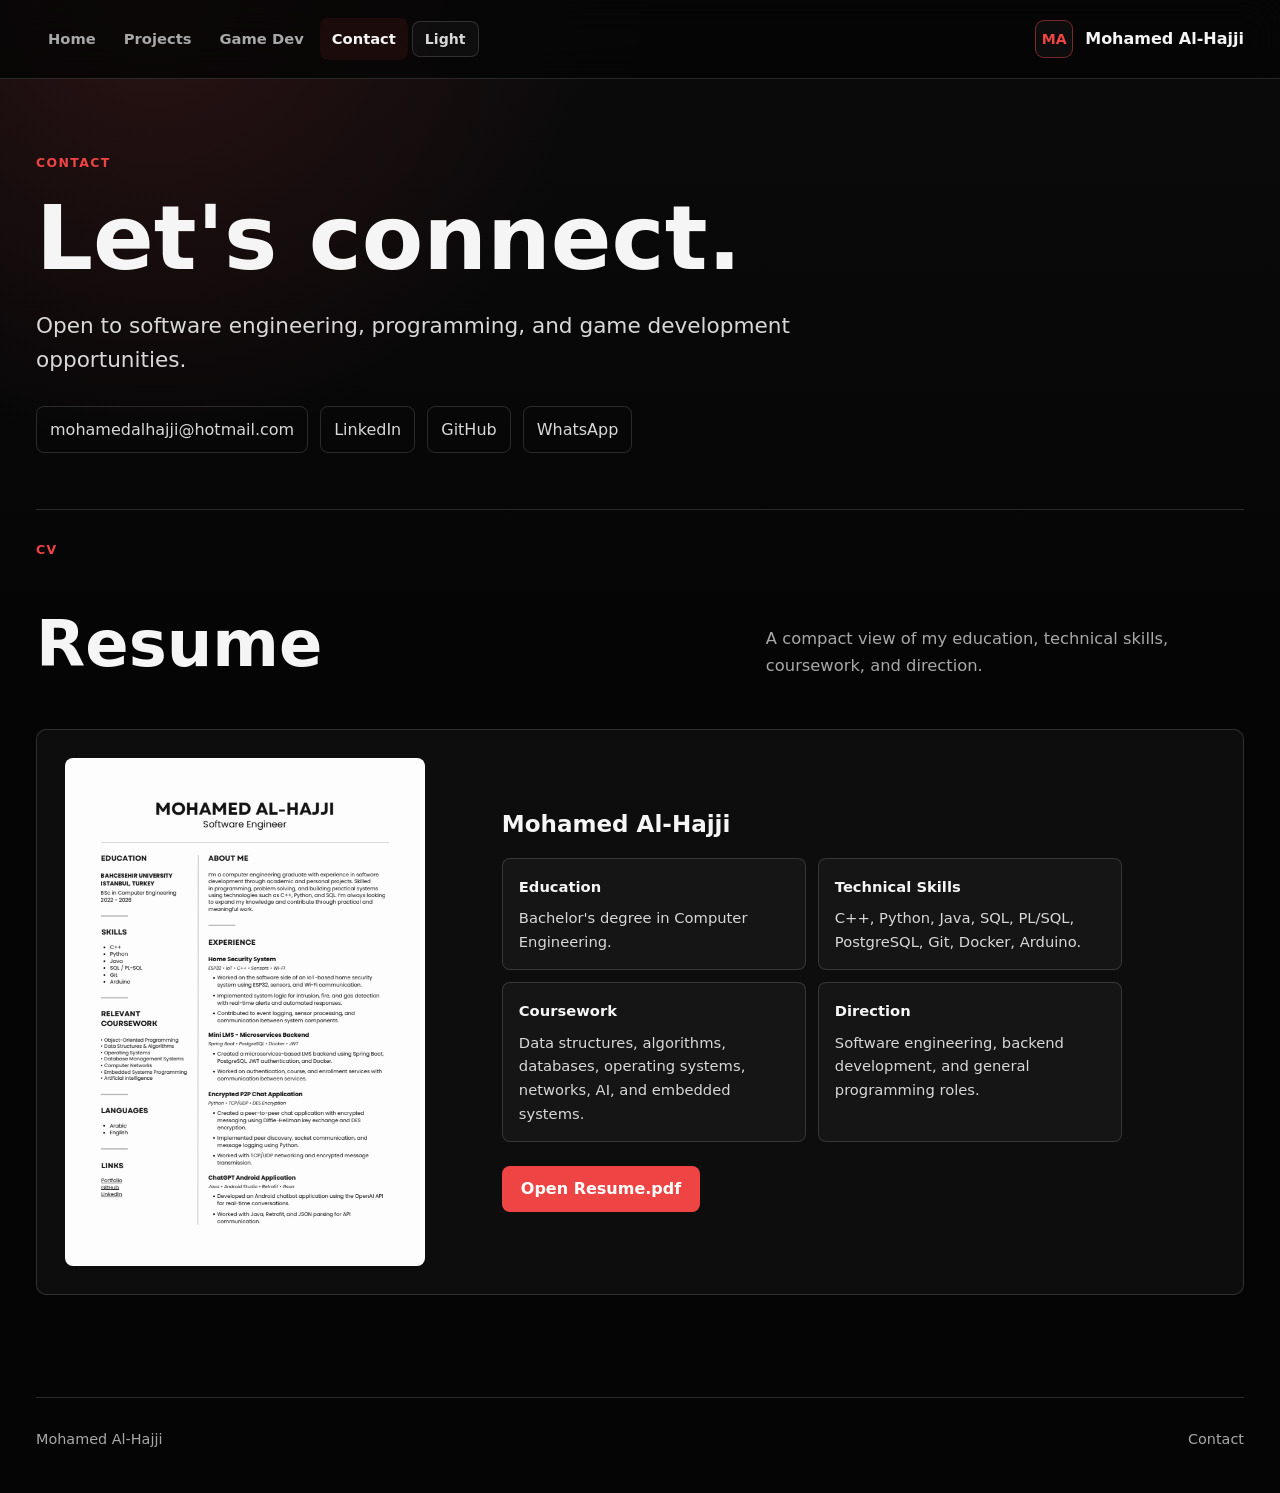
==== commit bf1a1adc: "Update portfolio projects and game entries" ====
--- a/contact.html
+++ b/contact.html
@@ -56,7 +56,7 @@
             </div>
 
             <div class="resume-panel reveal">
-                <a class="resume-preview resume-preview-large" href="assets/resume.pdf" target="_blank" rel="noreferrer">
+                <a class="resume-preview resume-preview-large" href="assets/Resume.pdf" target="_blank" rel="noreferrer">
                     <img src="assets/resume.png" alt="Resume preview" />
                 </a>
                 <div class="resume-copy">
@@ -79,7 +79,7 @@
                             <p>Software engineering, backend development, and general programming roles.</p>
                         </div>
                     </div>
-                    <a class="button primary" href="assets/resume.pdf" target="_blank" rel="noreferrer">Open resume PDF</a>
+                    <a class="button primary" href="assets/Resume.pdf" target="_blank" rel="noreferrer">Open Resume.pdf</a>
                 </div>
             </div>
         </section>
@@ -90,6 +90,6 @@
         <span>Contact</span>
     </footer>
 
-    <script src="script.js?v=20260521-4"></script>
+    <script src="script.js?v=20260627-1"></script>
 </body>
 </html>
--- a/styles.css
+++ b/styles.css
@@ -435,6 +435,36 @@
     padding-top: 20px;
 }
 
+.project-tile-featured {
+    display: grid;
+    grid-column: 1 / -1;
+    grid-template-columns: minmax(240px, 0.7fr) minmax(0, 1fr);
+    gap: clamp(18px, 3vw, 30px);
+    align-items: center;
+    min-height: 310px;
+    padding: 18px;
+    border-color: var(--line-strong);
+    background: linear-gradient(135deg, var(--tile-hover), var(--tile-bg));
+}
+
+.project-tile-featured img {
+    width: 100%;
+    aspect-ratio: 4 / 3;
+    object-fit: cover;
+    object-position: center;
+    border: 1px solid var(--line);
+    border-radius: 8px;
+}
+
+.project-tile-featured h3 {
+    font-size: clamp(1.8rem, 3.4vw, 3.2rem);
+}
+
+.project-tile-featured p {
+    max-width: 680px;
+    font-size: clamp(1rem, 1.35vw, 1.14rem);
+}
+
 .featured-projects {
     display: grid;
     grid-template-columns: repeat(2, minmax(0, 1fr));
@@ -916,6 +946,25 @@
     margin-top: 18px;
     color: var(--soft);
     font-size: 1.06rem;
+}
+
+.modal-gallery {
+    display: grid;
+    grid-template-columns: repeat(2, minmax(0, 1fr));
+    gap: 12px;
+    margin-top: 24px;
+}
+
+.modal-gallery[hidden] {
+    display: none;
+}
+
+.modal-gallery img {
+    width: 100%;
+    aspect-ratio: 4 / 3;
+    object-fit: cover;
+    border: 1px solid var(--line);
+    border-radius: 8px;
 }
 
 .modal-grid {
@@ -1222,6 +1271,10 @@
         grid-template-columns: repeat(2, minmax(0, 1fr));
     }
 
+    .project-tile-featured {
+        grid-column: 1 / -1;
+    }
+
     .certificate-grid {
         grid-template-columns: 1fr;
     }
@@ -1350,6 +1403,16 @@
         min-height: 210px;
     }
 
+    .project-tile-featured {
+        grid-template-columns: 1fr;
+        min-height: 0;
+        padding: 16px;
+    }
+
+    .project-tile-featured img {
+        aspect-ratio: 16 / 10;
+    }
+
     .modal-card {
         width: min(100%, calc(100vw - 28px));
         max-height: calc(100dvh - 28px);
